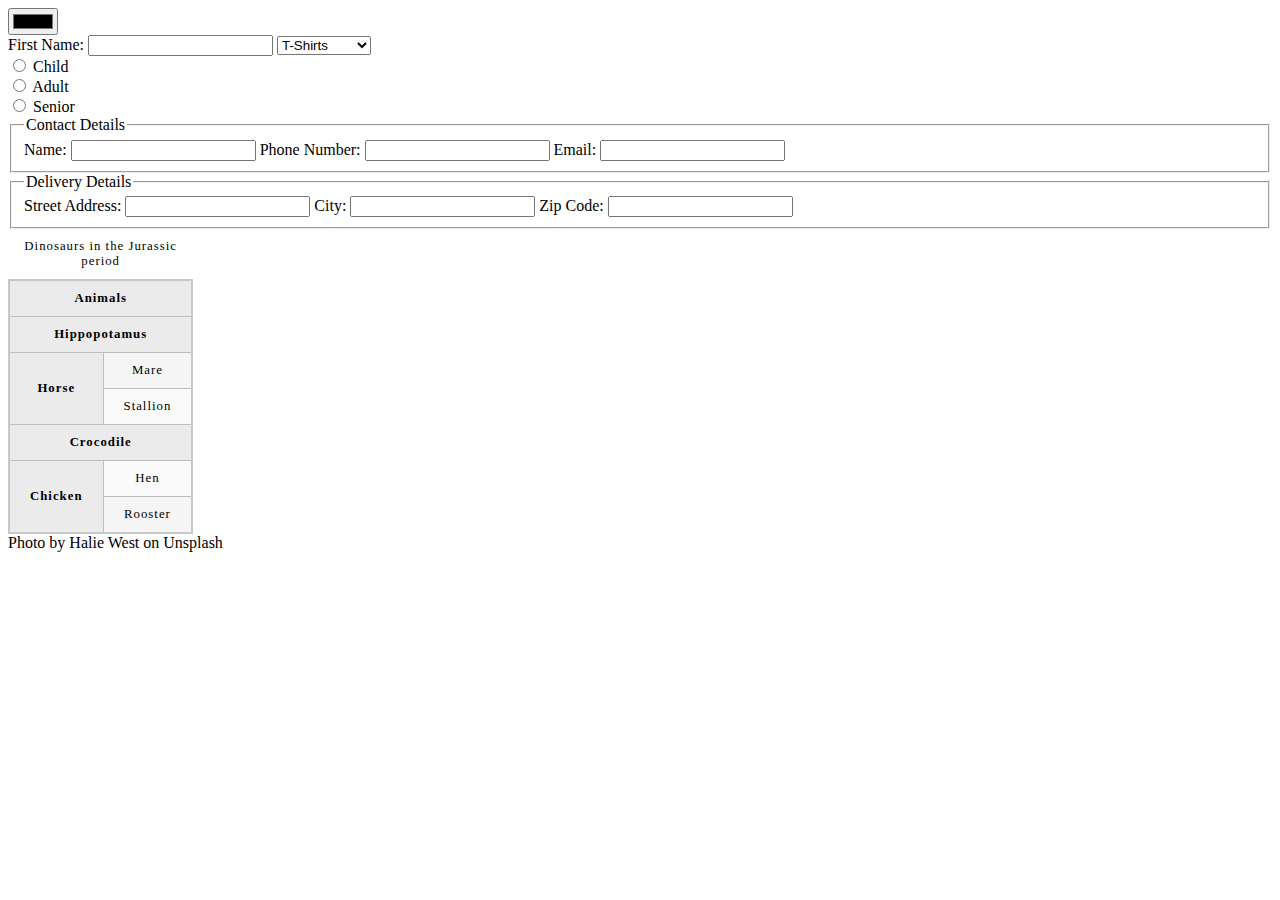
==== index.html @ 416f4138 "initial commit" ====
<!DOCTYPE html>
<html lang="en">
<head>
    <meta charset="UTF-8">
    <meta http-equiv="X-UA-Compatible" content="IE=edge">
    <meta name="viewport" content="width=device-width, initial-scale=1.0">
    <title>Document</title>
    <link rel="stylesheet" href="./styles.css">
</head>
<body>
<input type="color">   
 </input>

<div class="header"></div>

<form action="example.com/path" method="post">
    <label for="firstName">First Name:</label>
    <input type="text" id="firstName">

    <select name="fashion">
        <optgroup label="Clothing">
          <option value="t_shirt">T-Shirts</option>
          <option value="sweater">Sweaters</option>
          <option value="coats">Coats</option>
        </optgroup>
        <optgroup label="Foot Wear">
          <option value="sneakers">Sneakers</option>
          <option value="boots">Boots</option>
          <option value="sandals">Sandals</option>
        </optgroup>
      </select>

      <div>
        <input type="radio" id="child" name="ticket_type" value="child">
        <label for="child">Child</label>
      </div>
      
      <div>
        <input type="radio" id="adult" name="ticket_type" value="adult">
        <label for="adult">Adult</label>
      </div>
      
      <div>
        <input type="radio" id="senior" name="ticket_type" value="senior">
        <label for="senior">Senior</label>
      </div>
      <fieldset>
        <legend>Contact Details</legend>
      
        <label for="name">Name:</label>
        <input type="text" id="name" name="name">
      
        <label for="phone_number">Phone Number:</label>
        <input type="tel" id="phone_number" name="phone_number">
      
        <label for="email">Email:</label>
        <input type="email" id="email" name="email">
      </fieldset>
      
      <fieldset>
        <legend>Delivery Details</legend>
      
        <label for="street_address">Street Address:</label>
        <input type="text" id="street_address" name="street_address">
      
        <label for="city">City:</label>
        <input type="text" id="city" name="city">
      
        <label for="zip_code">Zip Code:</label>
        <input type="text" id="zip_code" name="zip_code">
      </fieldset>

</form>


<table>
    <caption>Dinosaurs in the Jurassic period</caption>
    <colgroup>
        <col style="background-color: rgb(69, 22, 177)">
    </colgroup>
    <tr>
      <th colspan="2">Animals</th>
    </tr>
    <tr>
      <th colspan="2">Hippopotamus</th>
    </tr>
    <tr>
      <th rowspan="2">Horse</th>
      <td>Mare</td>
    </tr>
    <tr>
      <td>Stallion</td>
    </tr>
    <tr>
      <th colspan="2">Crocodile</th>
    </tr>
    <tr>
      <th rowspan="2">Chicken</th>
      <td>Hen</td>
    </tr>
    <tr>
      <td>Rooster</td>
    </tr>
  </table>
Photo by Halie West on Unsplash
</body>
</html>
---- styles.css ----
table {
    border-collapse: collapse;
    border: 2px solid rgb(200,200,200);
    letter-spacing: 1px;
    font-size: 0.8rem;
    background: linear-gradient(90deg, blue, red);
  }
  
  td, th {
    border: 1px solid rgb(190,190,190);
    padding: 10px 20px;
  }
  
  th {
    background-color: rgb(235,235,235);
  }
  
  td {
    text-align: center;
  }
  
  tr:nth-child(even) td {
    background-color: rgb(250,250,250);
  }
  
  tr:nth-child(odd) td {
    background-color: rgb(245,245,245);
  }
  
  caption {
    padding: 10px;
  }
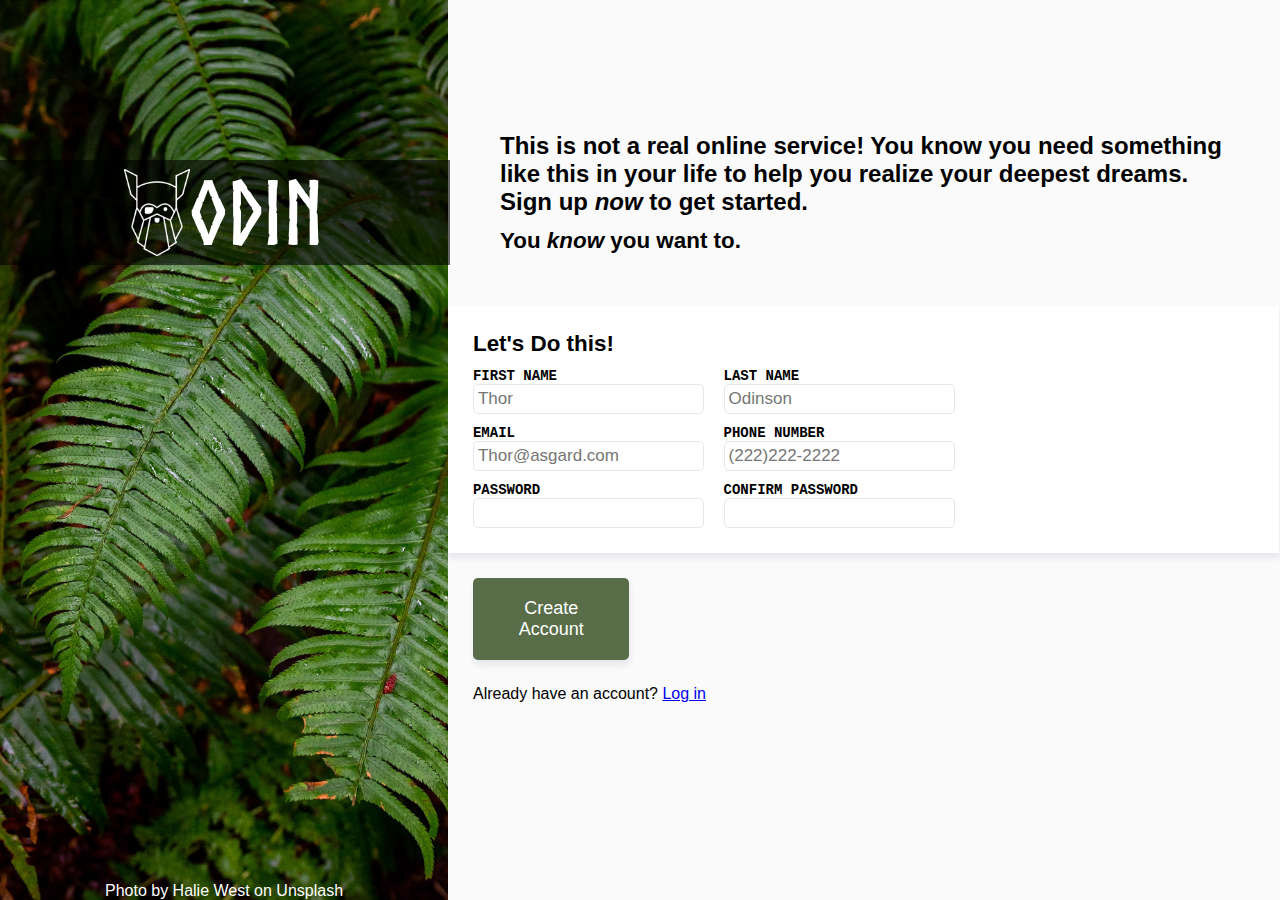
==== commit aa950252: "added validation for pw, css grid for form" ====
--- a/index.html
+++ b/index.html
@@ -4,104 +4,71 @@
     <meta charset="UTF-8">
     <meta http-equiv="X-UA-Compatible" content="IE=edge">
     <meta name="viewport" content="width=device-width, initial-scale=1.0">
-    <title>Document</title>
+    <title>Signup Form</title>
     <link rel="stylesheet" href="./styles.css">
+    <script src="js/script.js" defer></script>
 </head>
 <body>
-<input type="color">   
- </input>
 
-<div class="header"></div>
+<div class= "containerLeft">
+  <div class="title">
+    <img id="odin" src="./images/odin-lined.png" alt="Odin Logo" width="200px">
+    <div class="headerText">Odin</div>
+  </div>
+  <div class = "caption">Photo by Halie West on Unsplash</div>
+</div>
 
-<form action="example.com/path" method="post">
-    <label for="firstName">First Name:</label>
-    <input type="text" id="firstName">
 
-    <select name="fashion">
-        <optgroup label="Clothing">
-          <option value="t_shirt">T-Shirts</option>
-          <option value="sweater">Sweaters</option>
-          <option value="coats">Coats</option>
-        </optgroup>
-        <optgroup label="Foot Wear">
-          <option value="sneakers">Sneakers</option>
-          <option value="boots">Boots</option>
-          <option value="sandals">Sandals</option>
-        </optgroup>
-      </select>
+<div class="containerRight">
+  <div class="textMessage">
+  <div class="textTop">This is not a real online service! You know you need something
+   like this in your life to help you realize your deepest dreams.
+   <br>Sign up <em>now</em>  to get started.  </div>
+  <div class= "textBottom">You <em>know</em> you want to.</div>
+  </div>
 
-      <div>
-        <input type="radio" id="child" name="ticket_type" value="child">
-        <label for="child">Child</label>
-      </div>
-      
-      <div>
-        <input type="radio" id="adult" name="ticket_type" value="adult">
-        <label for="adult">Adult</label>
-      </div>
-      
-      <div>
-        <input type="radio" id="senior" name="ticket_type" value="senior">
-        <label for="senior">Senior</label>
-      </div>
-      <fieldset>
-        <legend>Contact Details</legend>
-      
-        <label for="name">Name:</label>
-        <input type="text" id="name" name="name">
-      
-        <label for="phone_number">Phone Number:</label>
-        <input type="tel" id="phone_number" name="phone_number">
-      
-        <label for="email">Email:</label>
-        <input type="email" id="email" name="email">
-      </fieldset>
-      
-      <fieldset>
-        <legend>Delivery Details</legend>
-      
-        <label for="street_address">Street Address:</label>
-        <input type="text" id="street_address" name="street_address">
-      
-        <label for="city">City:</label>
-        <input type="text" id="city" name="city">
-      
-        <label for="zip_code">Zip Code:</label>
-        <input type="text" id="zip_code" name="zip_code">
-      </fieldset>
 
+<form action="./links/login.html" method="post">
+ <div class="signUp">  
+  <div class="doThis">Let's Do this!</div>
+
+  <div class="fName">
+  <label for="firstName">FIRST NAME</label>
+    <input type="text" id="firstName" name="firstName" placeholder="Thor">
+  </div>
+  <div class="lName">
+  <label for="lastName">LAST NAME</label>
+    <input type="text" id="lastName" name="lastName" placeholder="Odinson">
+  </div>
+  <div class="eMail">
+  <label for="email">EMAIL</label>
+    <input type="email" id="email" name="email" placeholder="Thor@asgard.com">
+  </div>
+  <div class="phoneNum">
+  <label for="phone_number">PHONE NUMBER</label>
+    <input type="tel" id="phone_number" name="phone_number" placeholder="(222)222-2222">
+  </div>
+  <div class="pw1">
+  <label for="password">PASSWORD</label>
+    <input type="password" id="password" class = "valid" name="password"
+    title= "Must contain at least one number and one uppercase and lowercase letter, and at least 8 or more characters" required>
+  </div>
+  <div class="pw2">
+  <label for="password">CONFIRM PASSWORD</label>
+    <input type="password" id="password2" class = "valid" name="password" oninput="check(this)"
+     title="Must contain at least one number and one uppercase and lowercase letter, and at least 8 or more characters" required>
+  </div> 
+</div>
+<!-- pattern="(?=.*\d)(?=.*[a-z])(?=.*[A-Z]).{8,}" -->
+
+<div class="bottomText">
+<button id="submit" type="submit">Create Account</button>
+<div class="login">Already have an account? <a href="./links/login.html">Log in</a>
+</div>
+</div>
 </form>
 
+</div>
 
-<table>
-    <caption>Dinosaurs in the Jurassic period</caption>
-    <colgroup>
-        <col style="background-color: rgb(69, 22, 177)">
-    </colgroup>
-    <tr>
-      <th colspan="2">Animals</th>
-    </tr>
-    <tr>
-      <th colspan="2">Hippopotamus</th>
-    </tr>
-    <tr>
-      <th rowspan="2">Horse</th>
-      <td>Mare</td>
-    </tr>
-    <tr>
-      <td>Stallion</td>
-    </tr>
-    <tr>
-      <th colspan="2">Crocodile</th>
-    </tr>
-    <tr>
-      <th rowspan="2">Chicken</th>
-      <td>Hen</td>
-    </tr>
-    <tr>
-      <td>Rooster</td>
-    </tr>
-  </table>
-Photo by Halie West on Unsplash
 </body>
 </html>--- a/styles.css
+++ b/styles.css
@@ -1,32 +1,182 @@
-table {
-    border-collapse: collapse;
-    border: 2px solid rgb(200,200,200);
-    letter-spacing: 1px;
-    font-size: 0.8rem;
-    background: linear-gradient(90deg, blue, red);
-  }
-  
-  td, th {
-    border: 1px solid rgb(190,190,190);
-    padding: 10px 20px;
-  }
-  
-  th {
-    background-color: rgb(235,235,235);
-  }
-  
-  td {
-    text-align: center;
-  }
-  
-  tr:nth-child(even) td {
-    background-color: rgb(250,250,250);
-  }
-  
-  tr:nth-child(odd) td {
-    background-color: rgb(245,245,245);
-  }
-  
-  caption {
-    padding: 10px;
-  }+@font-face {
+  font-family: odin;
+  src: url(./fonts/Norse-Bold.otf);
+}
+
+input {
+  -webkit-appearance: none;
+  appearance: none;
+}
+
+button,
+input,
+select,
+textarea {
+  font-family: inherit;
+  font-size: 100%;
+  box-sizing: border-box;
+  padding: 0;
+  margin: 0;
+}
+
+textarea {
+  overflow: auto;
+}
+
+body {
+  font-family: Roboto, 'Open Sans', 'Helvetica Neue', sans-serif;
+  margin: 0;
+  min-height: 100vh;
+  height: 100vh;
+  display: flex;
+  flex-direction: row;
+}
+
+.containerLeft {
+  display: flex;
+  flex-direction: column;
+  align-items: center;
+  justify-content: space-between;
+  background: url("./images/trees.jpg");
+  background-repeat: no-repeat;
+  background-size: cover;
+  background-position: center;
+  position: relative;
+  width: 35%;
+  height: 100%;
+}
+
+.title {
+  display: flex;
+  flex-direction: row;
+  justify-content: center;
+  align-items: center;
+  background: rgba(0, 0, 0, .6);
+  width: 97.5%;
+  padding: 8px;
+  margin-top: 10rem;
+}
+
+#odin {
+width: 15%;
+}
+
+.headerText {
+  font-size: 550%;
+  font-family: odin;
+  color: white;
+}
+
+.caption {
+  padding-top: 20rem;
+  color: white;
+}
+
+.containerRight {
+  display: flex;
+  flex-direction: column;
+  width: 65%;
+  background-color: rgb(250, 250, 250);
+}
+
+.textMessage {
+  display:flex;
+  flex-direction: column;
+  justify-content: flex-end;
+  align-content: flex-end;
+  flex-wrap: nowrap;
+  padding: 130px 150px 50px 50px;
+  font-weight: 700;
+  width: 50rem;
+}
+
+.textTop {
+  inline-size: 32em;
+  padding: 2px;
+  overflow-wrap: break-word;
+  font-size: 150%;
+}
+
+.textBottom {
+  padding: 2px;
+  padding-top: 10px;
+  font-size: 140%;
+  inline-size: 33em;
+}
+
+.signUp {
+  display:grid;
+  width: 60%;
+  background-color: white;
+  grid-template-columns: 1fr 1fr;
+  grid-template-areas: 
+  "header header"
+  "main main"
+  "main main"
+  "main main";
+  padding: 3%;
+  padding-right: 24vw;
+  column-gap: 2px;
+  row-gap: 11px;
+  justify-items: start;
+  align-items: start;
+  box-shadow: 1px 5px 6px #E5E7EB;
+}
+
+.doThis {
+  grid-area: header;
+  font-size: 140%;
+  font-weight: 700;
+}
+
+label {
+  font-size: 14px;
+  font-family:monospace;
+  font-weight: 600;
+}
+
+input, textarea {
+  background-color: white;
+  border: 1px solid #E5E7EB;
+  font-size: 17px;
+  padding: 4px;
+  border-radius: 5px;
+}
+
+.fName, .lName, .eMail, .phoneNum, .pw1, .pw2  {
+  display: flex;
+  flex-direction: column;
+}
+
+input:focus {
+  outline: none !important;
+  border: 1px solid blue;
+  box-shadow: 1px 5px 6px #E5E7EB;
+}
+
+#submit {
+  width: 20%;
+  background-color: #596D48;
+  padding: 20px;
+  color: white;
+  border-radius: 5px;
+  border: none;
+  box-shadow: 1px 5px 6px #E5E7EB;
+  font-size: 18px;
+  font-weight: 500;
+}
+
+.bottomText {
+  display: flex;
+  flex-direction: column;
+  padding: 3%;
+  gap: 25px;
+}
+
+.invalid {
+ border: 1px solid red;
+}
+
+/* .valid {
+  background-color: green;
+} */